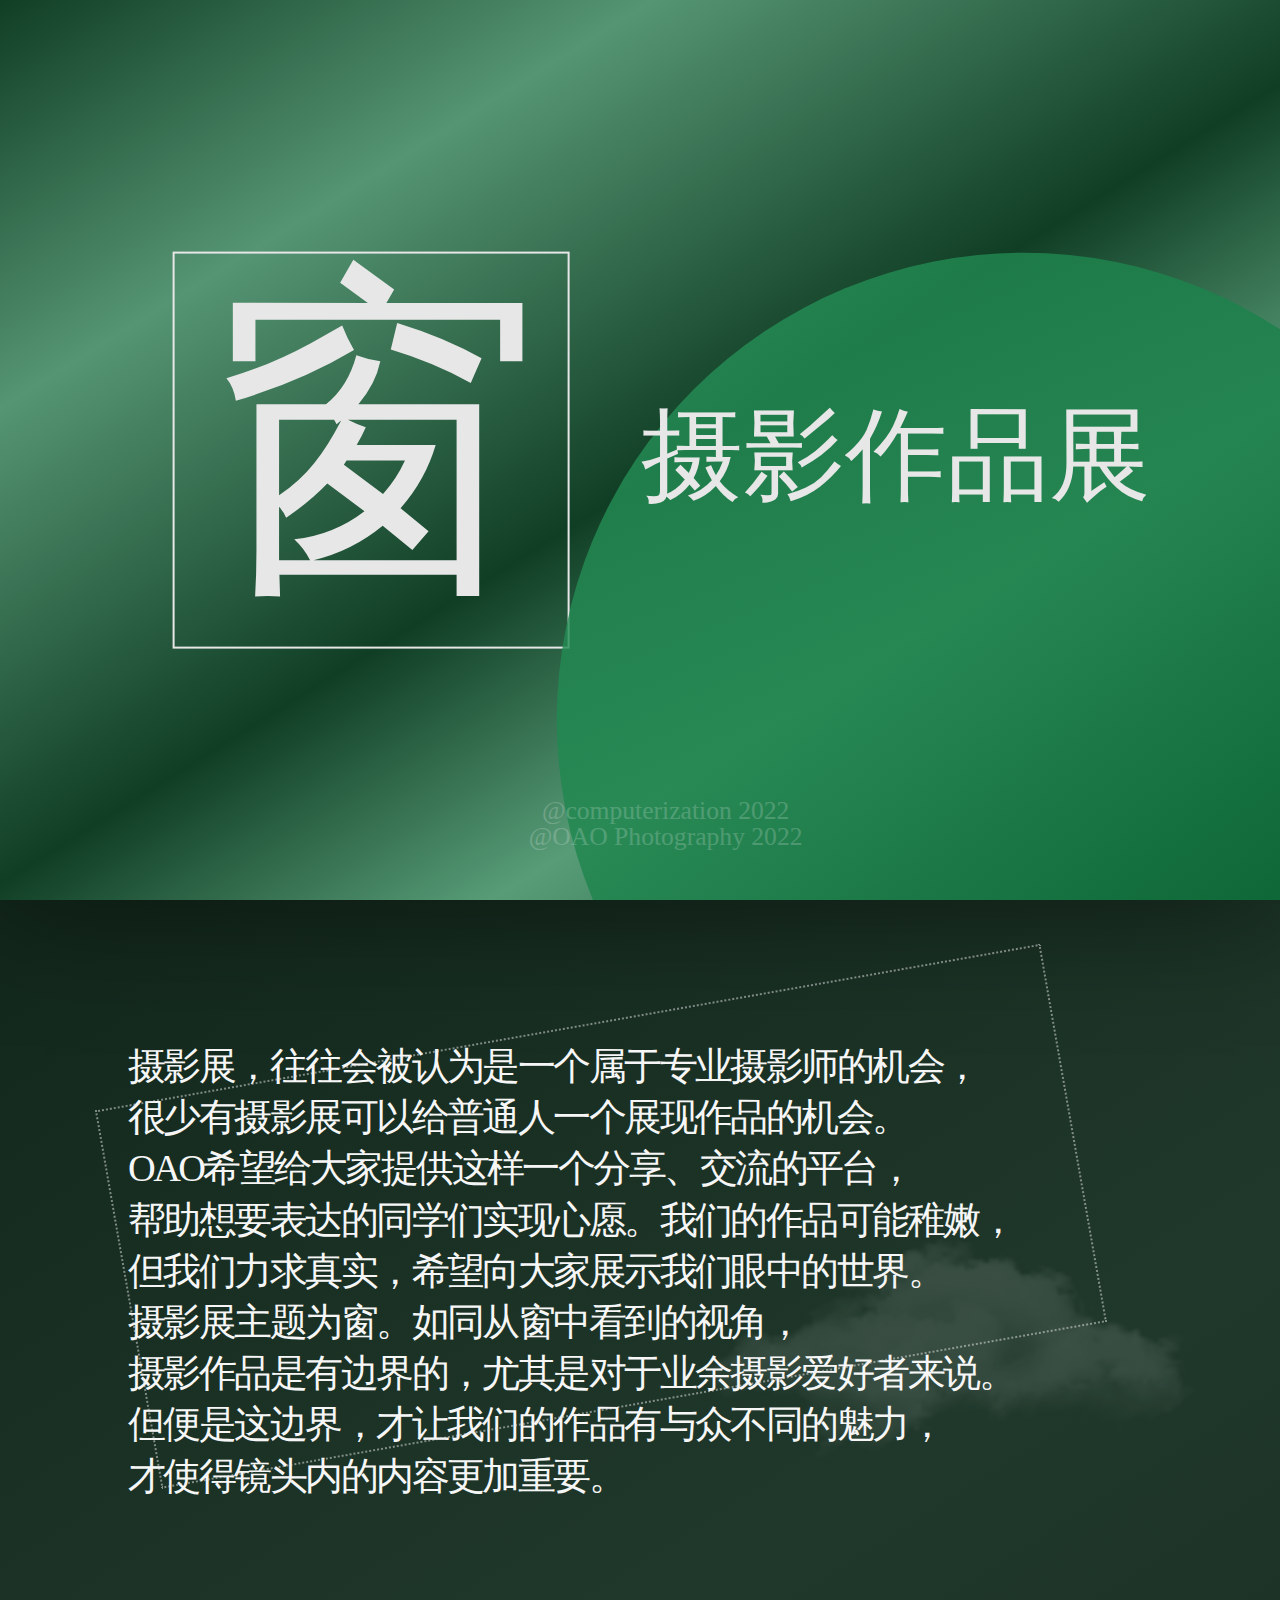
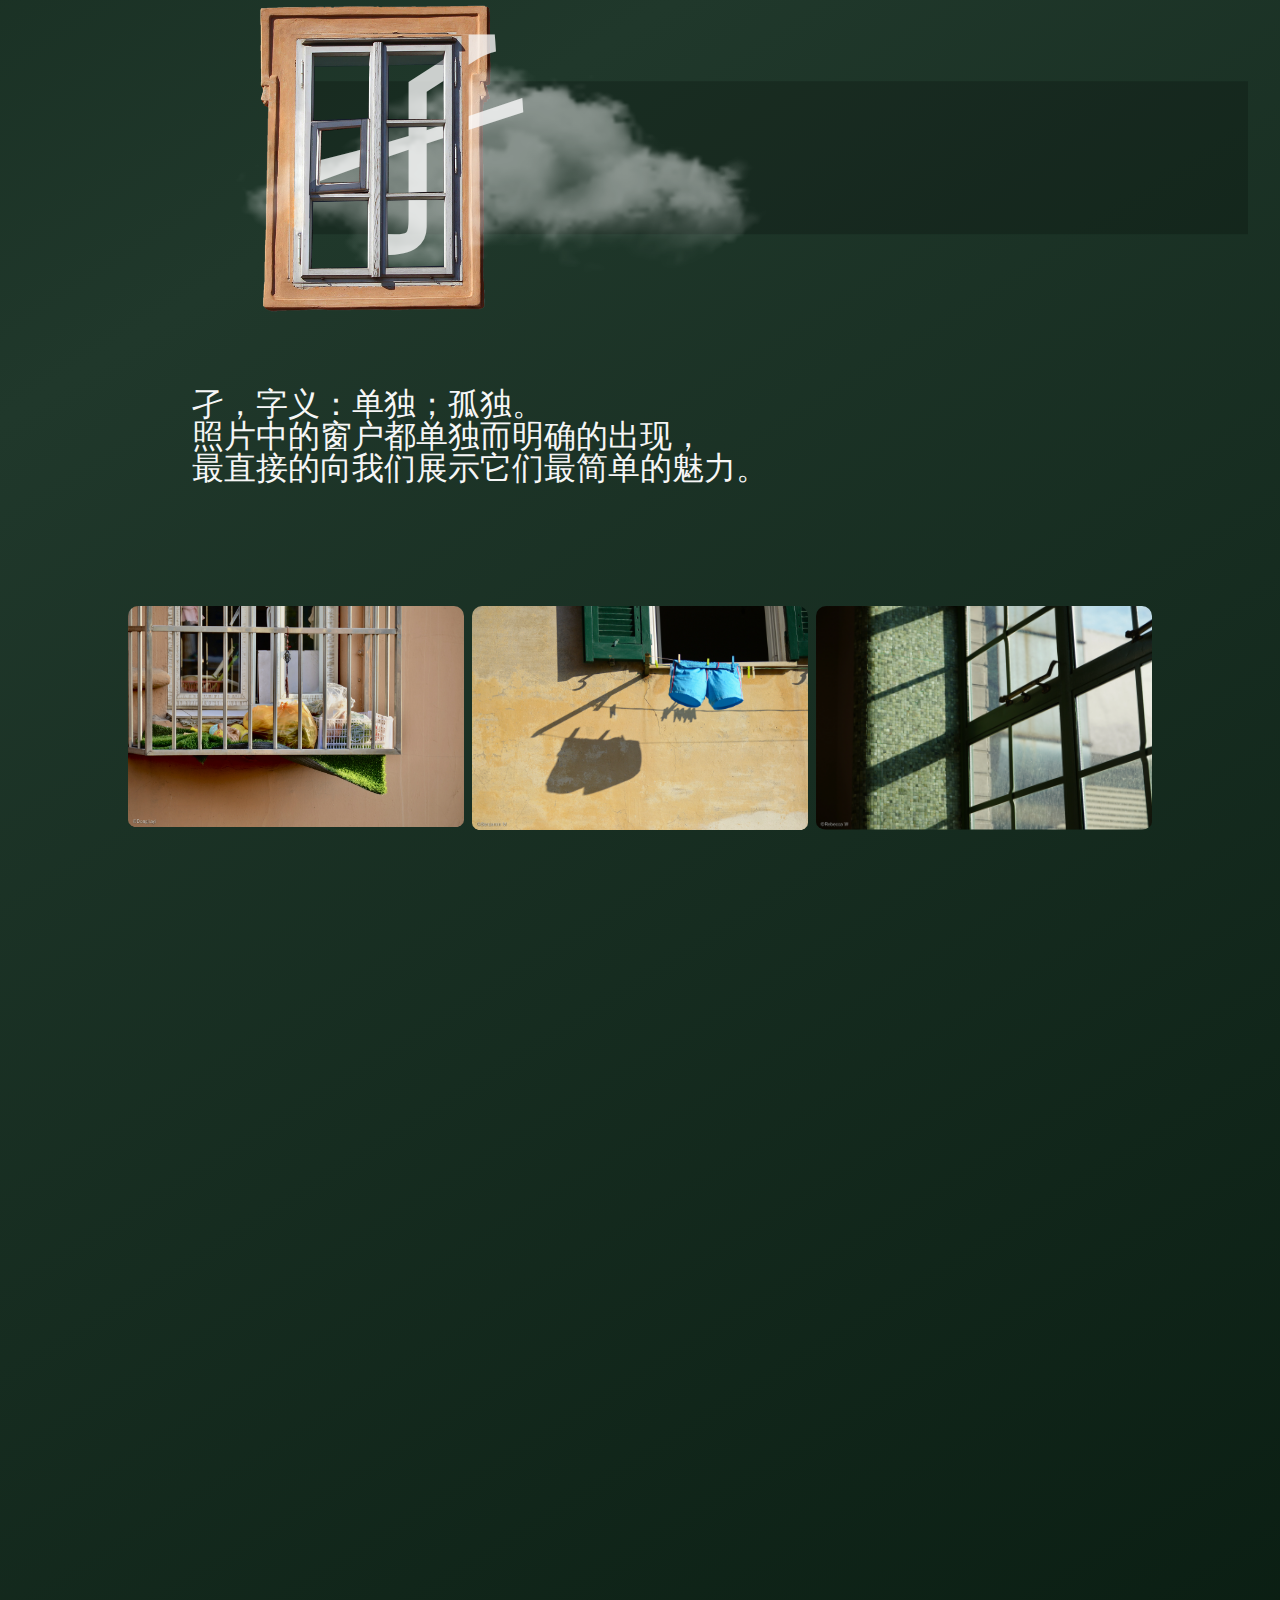
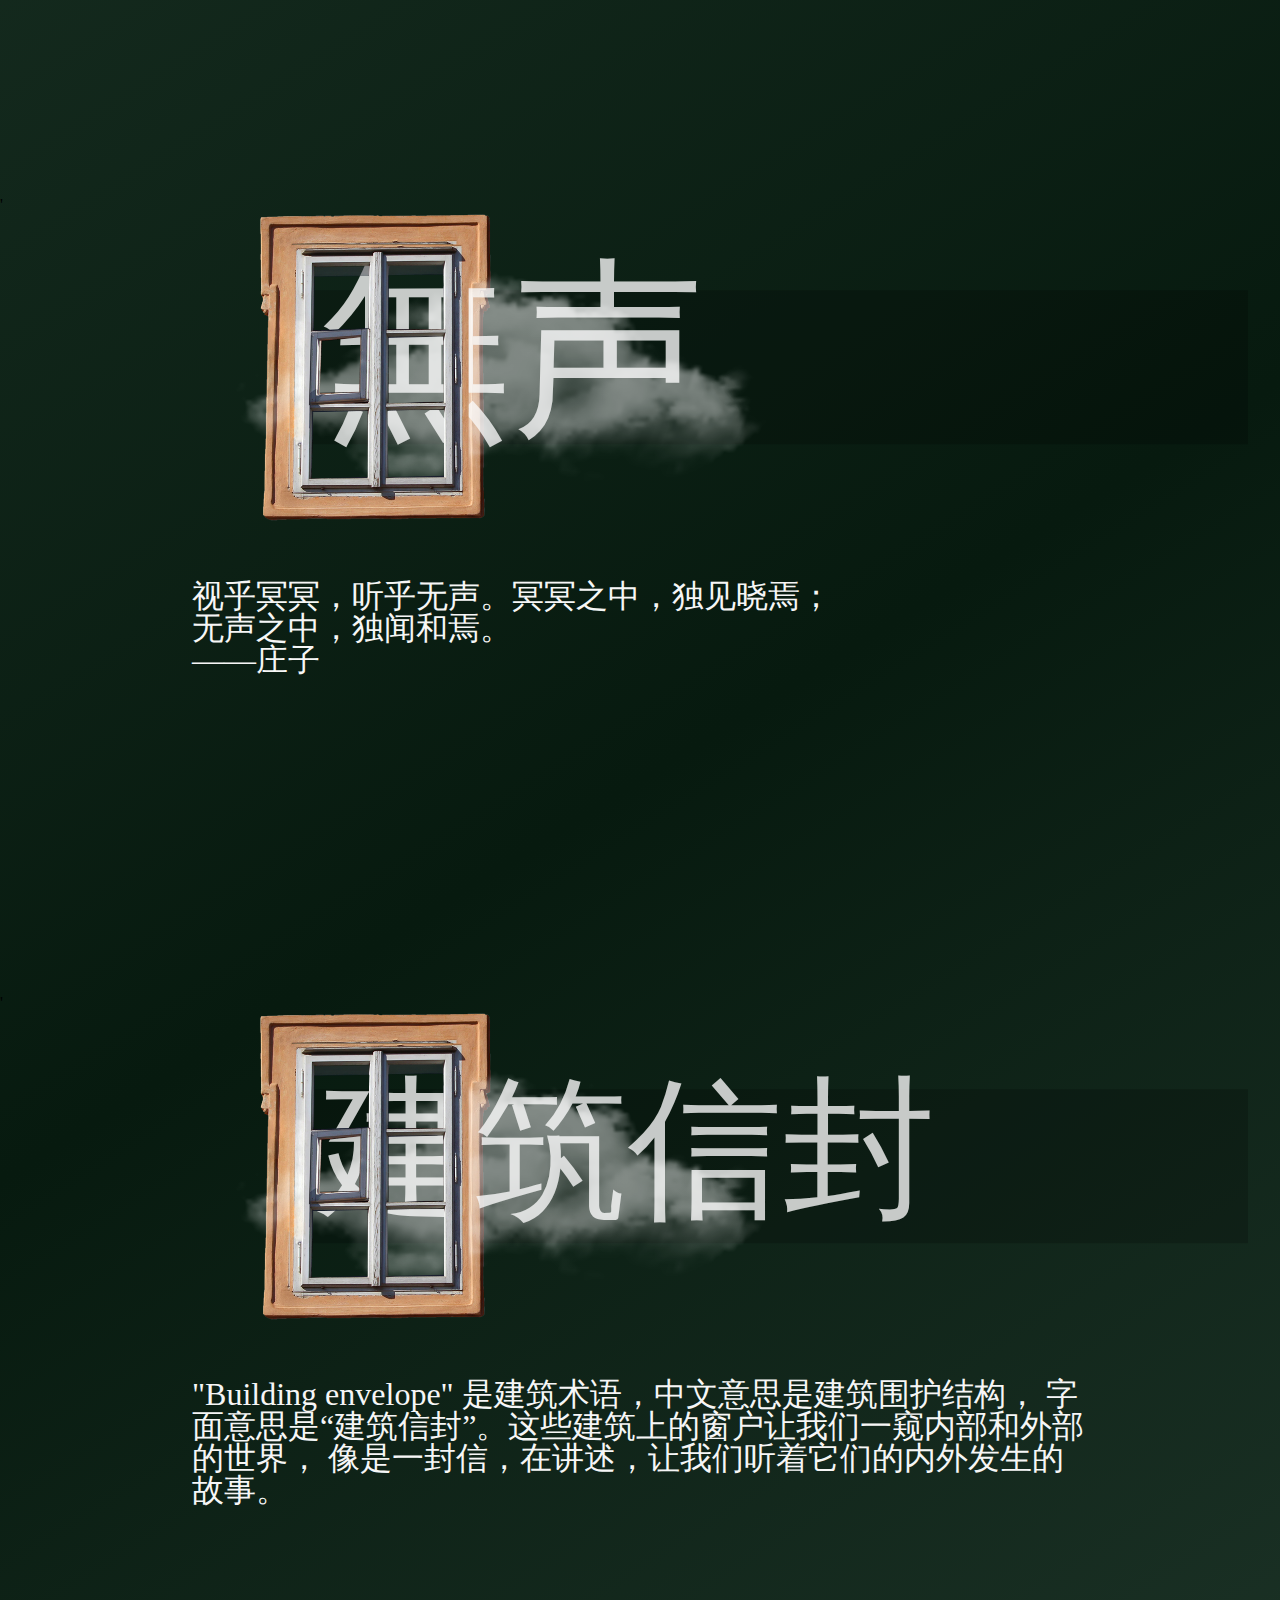
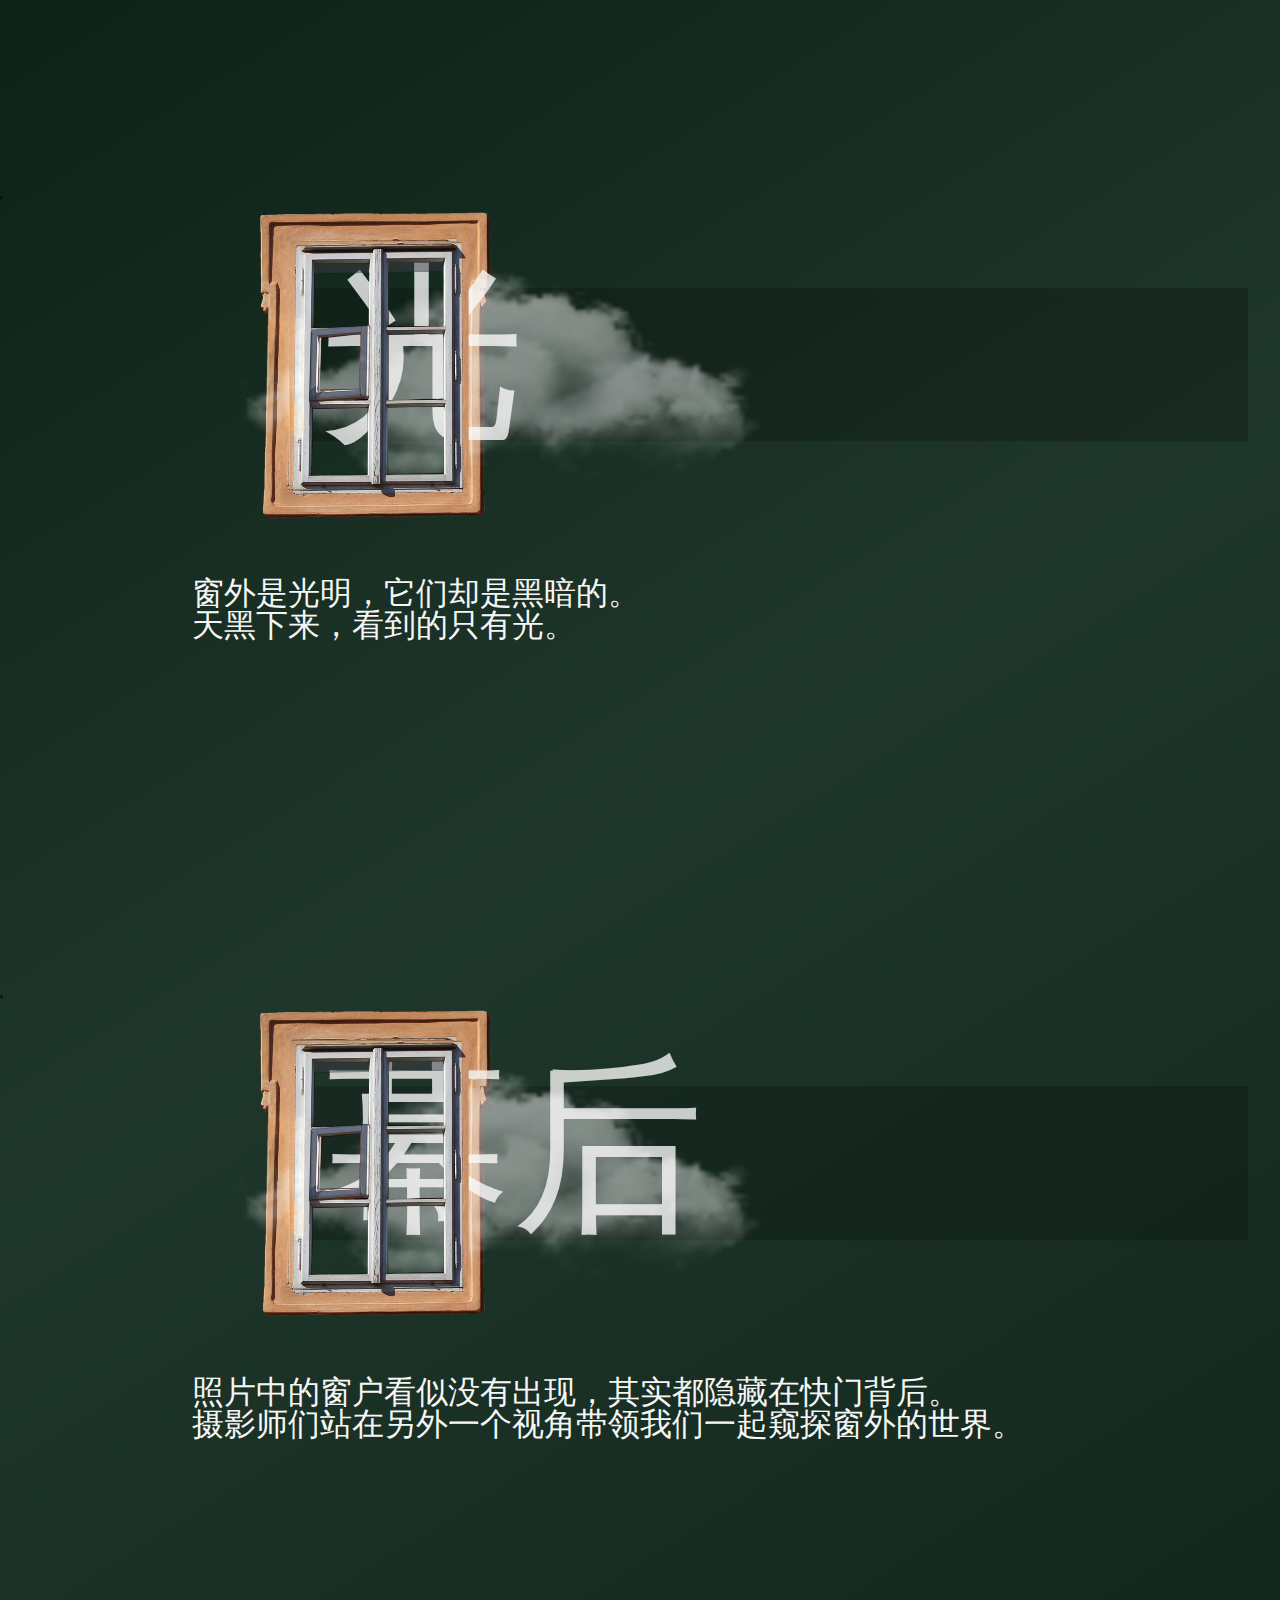
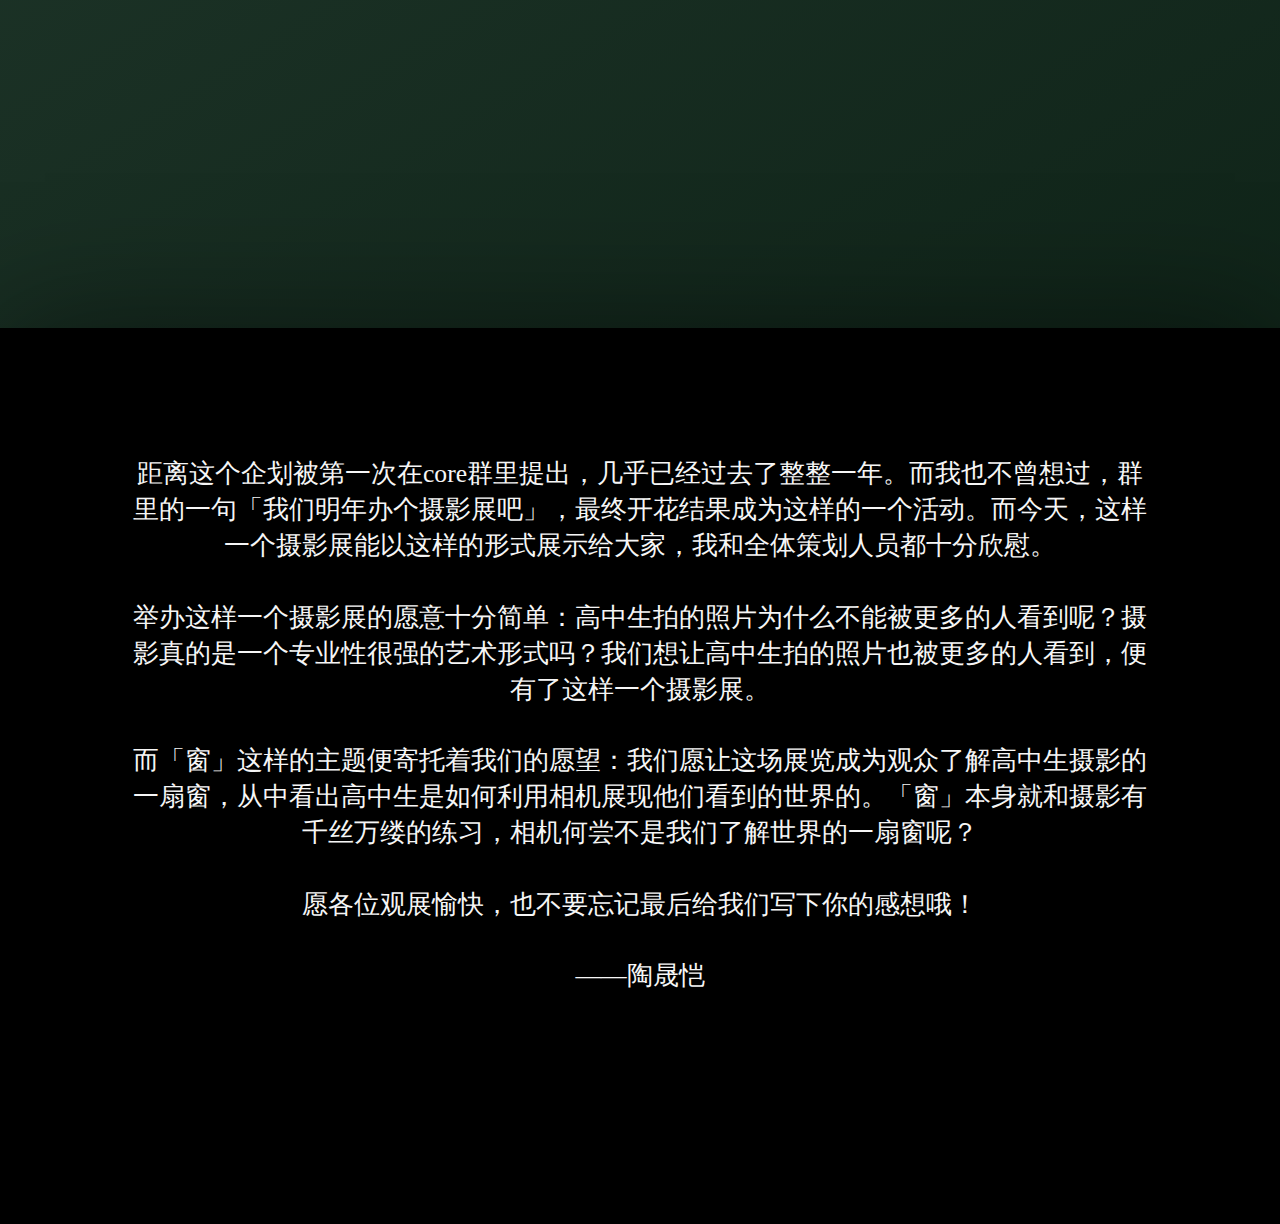
==== index.html @ d38a52d0 "updates" ====
<html>

<head>
    <title> 窗-线上摄影展 OAO·Computerization </title>
    <meta http-equiv="Content-Type" content="text/html; charset=utf-8">
    <link rel="stylesheet" href="css/index.css">
    <link rel="stylesheet" href="css/fonts.css">
</head>

<body>

    <div class="cover">
        <div class="sqr"></div>
        <div class="circ"></div>
        <div class="heading">
            窗
        </div>
        <div class="subheading">
            摄影作品展
        </div>
        <div class="bylines">
            <div class="byline byOAO">@OAO Photography 2022</div>
            <div class="byline byC">@computerization 2022</div>
        </div>
        <div class="stripes">
            <div class="stripe stripe1"></div>
            <div class="stripe stripe2"></div>
            <div class="stripe stripe3"></div>
        </div>
    </div>

    <div class="intro">
        <div class="introText">
            摄影展，往往会被认为是一个属于专业摄影师的机会，<br/>
            很少有摄影展可以给普通人一个展现作品的机会。<br/>
            OAO希望给大家提供这样一个分享、交流的平台，<br/>
            帮助想要表达的同学们实现心愿。我们的作品可能稚嫩，<br/>
            但我们力求真实，希望向大家展示我们眼中的世界。<br/>

            摄影展主题为窗。如同从窗中看到的视角，<br/>
            摄影作品是有边界的，尤其是对于业余摄影爱好者来说。<br/>
            但便是这边界，才让我们的作品有与众不同的魅力，<br/>
            才使得镜头内的内容更加重要。
        </div>
        <div class="introBg"></div>
        <img class="introCloud" src="src/img/cloud.webp" />
    </div>

    <div class="sect sect1">
        <div class="sectCover">
            <div class="sectBg"></div>
            <img class="sectCloud" src="src/img/cloud.webp" />
            <img class="windowFrame" src="src/img/windowFrame.png" />
            <img class="windowGlass" src="src/img/windowGlass.png" />
            <div class="sectHeading">
                孑
            </div>
        </div>
        <div class="sectIntro">
            <div class="sectIntroTxt">
            孑，字义：单独；孤独。<br/>
            照片中的窗户都单独而明确的出现，<br/>
            最直接的向我们展示它们最简单的魅力。
            </div>
        </div>
        <div class="sectGallery">
            <div class="gallCol">
                <img onclick="enlarge();setUrl('src/img/a/1.webp','a1')" id="a1" class="gallItem" src="src/img/a/1.webp"/>
                <img onclick="enlarge();setUrl('src/img/a/2.webp','a2')" id="a2" class="gallItem" src="src/img/a/2.webp"/>
                <img onclick="enlarge();setUrl('src/img/a/3.webp','a3')" id="a3" class="gallItem" src="src/img/a/3.webp"/>
                <img onclick="enlarge();setUrl('src/img/a/4.webp','a4')" id="a4" class="gallItem" src="src/img/a/4.webp"/>
                <img onclick="enlarge();setUrl('src/img/a/5.webp','a5')" id="a5" class="gallItem" src="src/img/a/5.webp"/>
            </div>
            <div class="gallCol">
                <img onclick="enlarge();setUrl('src/img/a/6.webp','a6')" id="a6" class="gallItem" src="src/img/a/6.webp"/>
                <img onclick="enlarge();setUrl('src/img/a/7.webp','a7')" id="a7" class="gallItem" src="src/img/a/7.webp"/>
                <img onclick="enlarge();setUrl('src/img/a/8.webp','a8')" id="a8" class="gallItem" src="src/img/a/8.webp"/>
                <img onclick="enlarge();setUrl('src/img/a/9.webp','a9')" id="a9" class="gallItem" src="src/img/a/9.webp"/>
                <img onclick="enlarge();setUrl('src/img/a/10.webp','a10')" id="a10" class="gallItem" src="src/img/a/10.webp"/>
            </div>
            <div class="gallCol">
                <img onclick="enlarge();setUrl('src/img/a/11.webp','a11')" id="a11" class="gallItem" src="src/img/a/11.webp"/>
                <img onclick="enlarge();setUrl('src/img/a/12.webp','a12')" id="a12" class="gallItem" src="src/img/a/12.webp"/>
                <img onclick="enlarge();setUrl('src/img/a/13.webp','a13')" id="a13" class="gallItem" src="src/img/a/13.webp"/>
                <img onclick="enlarge();setUrl('src/img/a/14.webp','a14')" id="a14" class="gallItem" src="src/img/a/14.webp"/>
            </div>
        </div>
    </div>

    <div class="sect sect2">
        <div class="sectCover">'
            <div class="sectBg"></div>
            <img class="sectCloud" src="src/img/cloud.webp" />
            <img class="windowFrame" src="src/img/windowFrame.png" />
            <img class="windowGlass" src="src/img/windowGlass.png" />
            <div class="sectHeading">
                無声
            </div>
        </div>
        <div class="sectIntro">
            <div class="sectIntroTxt">
                视乎冥冥，听乎无声。冥冥之中，独见晓焉；<br/>
                无声之中，独闻和焉。<br/>
                ——庄子
            </div>
        </div>
        <div class="sectGallery">
            <div class="gallCol">
                <img onclick="enlarge();setUrl('src/img/b/1.webp','b1')" id="b1" class="gallItem" src="src/img/b/1.webp"/>
                <img onclick="enlarge();setUrl('src/img/b/2.webp','b2')" id="b2" class="gallItem" src="src/img/b/2.webp"/>
                <img onclick="enlarge();setUrl('src/img/b/3.webp','b3')" id="b3" class="gallItem" src="src/img/b/3.webp"/>
            </div>
            <div class="gallCol">
                <img onclick="enlarge();setUrl('src/img/b/4.webp','b4')" id="b4" class="gallItem" src="src/img/b/4.webp"/>
                <img onclick="enlarge();setUrl('src/img/b/5.webp','b5')" id="b5" class="gallItem" src="src/img/b/5.webp"/>
                <img onclick="enlarge();setUrl('src/img/b/6.webp','b6')" id="b6" class="gallItem" src="src/img/b/6.webp"/>
            </div>
            <div class="gallCol">
                <img onclick="enlarge();setUrl('src/img/b/7.webp','b7')" id="b7" class="gallItem" src="src/img/b/7.webp"/>
                <img onclick="enlarge();setUrl('src/img/b/8.webp','b8')" id="b8" class="gallItem" src="src/img/b/8.webp"/>
                <img onclick="enlarge();setUrl('src/img/b/9.webp','b9')" id="b9" class="gallItem" src="src/img/b/9.webp"/>
            </div>
        </div>
    </div>

    <div class="sect sect3">
        <div class="sectCover">'
            <div class="sectBg"></div>
            <img class="sectCloud" src="src/img/cloud.webp" />
            <img class="windowFrame" src="src/img/windowFrame.png" />
            <img class="windowGlass" src="src/img/windowGlass.png" />
            <div class="sectHeading">
                建筑信封
            </div>
        </div>
        <div class="sectIntro">
            <div class="sectIntroTxt">
                "Building envelope" 是建筑术语，中文意思是建筑围护结构，
                字面意思是“建筑信封”。这些建筑上的窗户让我们一窥内部和外部的世界，
                像是一封信，在讲述，让我们听着它们的内外发生的故事。
            </div>
        </div>
        <div class="sectGallery">
            <div class="gallCol">
                <img onclick="enlarge();setUrl('src/img/c/1.webp','c1')" id="c1" class="gallItem" src="src/img/c/1.webp"/>
                <img onclick="enlarge();setUrl('src/img/c/2.webp','c2')" id="c2" class="gallItem" src="src/img/c/2.webp"/>
                <img onclick="enlarge();setUrl('src/img/c/3.webp','c3')" id="c3" class="gallItem" src="src/img/c/3.webp"/>
            </div>
            <div class="gallCol">
                <img onclick="enlarge();setUrl('src/img/c/4.webp','c4')" id="c4" class="gallItem" src="src/img/c/4.webp"/>
                <img onclick="enlarge();setUrl('src/img/c/5.webp','c5')" id="c5" class="gallItem" src="src/img/c/5.webp"/>
                <img onclick="enlarge();setUrl('src/img/c/6.webp','c6')" id="c6" class="gallItem" src="src/img/c/6.webp"/>
            </div>
            <div class="gallCol">
                <img onclick="enlarge();setUrl('src/img/c/7.webp','c7')" id="c7" class="gallItem" src="src/img/c/7.webp"/>
                <img onclick="enlarge();setUrl('src/img/c/8.webp','c8')" id="c8" class="gallItem" src="src/img/c/8.webp"/>
                <img onclick="enlarge();setUrl('src/img/c/9.webp','c9')" id="c9" class="gallItem" src="src/img/c/9.webp"/>
            </div>
        </div>
    </div>

    <div class="sect sect4">
        <div class="sectCover">'
            <div class="sectBg"></div>
            <img class="sectCloud" src="src/img/cloud.webp" />
            <img class="windowFrame" src="src/img/windowFrame.png" />
            <img class="windowGlass" src="src/img/windowGlass.png" />
            <div class="sectHeading">
                光
            </div>
        </div>
        <div class="sectIntro">
            <div class="sectIntroTxt">
                窗外是光明，它们却是黑暗的。<br/>
                天黑下来，看到的只有光。
            </div>
        </div>
        <div class="sectGallery">
            <div class="gallCol">
                <img onclick="enlarge();setUrl('src/img/d/1.webp','d1')" id="d1" class="gallItem" src="src/img/d/1.webp"/>
                <img onclick="enlarge();setUrl('src/img/d/2.webp','d2')" id="d2" class="gallItem" src="src/img/d/2.webp"/>
                <img onclick="enlarge();setUrl('src/img/d/3.webp','d3')" id="d3" class="gallItem" src="src/img/d/3.webp"/>
            </div>
            <div class="gallCol">
                <img onclick="enlarge();setUrl('src/img/d/4.webp','d4')" id="d4" class="gallItem" src="src/img/d/4.webp"/>
                <img onclick="enlarge();setUrl('src/img/d/5.webp','d5')" id="d5" class="gallItem" src="src/img/d/5.webp"/>
                <img onclick="enlarge();setUrl('src/img/d/6.webp','d6')" id="d6" class="gallItem" src="src/img/d/6.webp"/>
            </div>
            <div class="gallCol">
                <img onclick="enlarge();setUrl('src/img/d/7.webp','d7')" id="d7" class="gallItem" src="src/img/d/7.webp"/>
                <img onclick="enlarge();setUrl('src/img/d/8.webp','d8')" id="d8" class="gallItem" src="src/img/d/8.webp"/>
            </div>
        </div>
    </div>
    
    <div class="sect sect5">
        <div class="sectCover">'
            <div class="sectBg"></div>
            <img class="sectCloud" src="src/img/cloud.webp" />
            <img class="windowFrame" src="src/img/windowFrame.png" />
            <img class="windowGlass" src="src/img/windowGlass.png" />
            <div class="sectHeading">
                幕后
            </div>
        </div>
        <div class="sectIntro">
            <div class="sectIntroTxt">
                照片中的窗户看似没有出现，其实都隐藏在快门背后。<br/>
                摄影师们站在另外一个视角带领我们一起窥探窗外的世界。
            </div>
        </div>
        <div class="sectGallery">
            <div class="gallCol">
                <img onclick="enlarge();setUrl('src/img/e/1.webp','e1')" id="e1" class="gallItem" src="src/img/e/1.webp"/>
                <img onclick="enlarge();setUrl('src/img/e/2.webp','e2')" id="e2" class="gallItem" src="src/img/e/2.webp"/>
                <img onclick="enlarge();setUrl('src/img/e/3.webp','e3')" id="e3" class="gallItem" src="src/img/e/3.webp"/>
                <img onclick="enlarge();setUrl('src/img/e/4.webp','e4')" id="e4" class="gallItem" src="src/img/e/4.webp"/>
            </div>
            <div class="gallCol">
                <img onclick="enlarge();setUrl('src/img/e/5.webp','e5')" id="e5" class="gallItem" src="src/img/e/5.webp"/>
                <img onclick="enlarge();setUrl('src/img/e/6.webp','e6')" id="e6" class="gallItem" src="src/img/e/6.webp"/>
                <img onclick="enlarge();setUrl('src/img/e/8.webp','e8')" id="e8" class="gallItem" src="src/img/e/8.webp"/>
            </div>
            <div class="gallCol">
                <img onclick="enlarge();setUrl('src/img/e/9.webp','e9')" id="e9" class="gallItem" src="src/img/e/9.webp"/>
                <img onclick="enlarge();setUrl('src/img/e/10.webp','e10')" id="e10" class="gallItem" src="src/img/e/10.webp"/>
                <img onclick="enlarge();setUrl('src/img/e/11.webp','e11')" id="e11" class="gallItem" src="src/img/e/11.webp"/>
                <img onclick="enlarge();setUrl('src/img/e/7.webp','e7')" id="e7" class="gallItem" src="src/img/e/7.webp"/>
            </div>
        </div>
    </div>

    <div class="footnote">
            距离这个企划被第一次在core群里提出，几乎已经过去了整整一年。而我也不曾想过，群里的一句「我们明年办个摄影展吧」，最终开花结果成为这样的一个活动。而今天，这样一个摄影展能以这样的形式展示给大家，我和全体策划人员都十分欣慰。<br/><br/>
            举办这样一个摄影展的愿意十分简单：高中生拍的照片为什么不能被更多的人看到呢？摄影真的是一个专业性很强的艺术形式吗？我们想让高中生拍的照片也被更多的人看到，便有了这样一个摄影展。<br/><br/>
            而「窗」这样的主题便寄托着我们的愿望：我们愿让这场展览成为观众了解高中生摄影的一扇窗，从中看出高中生是如何利用相机展现他们看到的世界的。「窗」本身就和摄影有千丝万缕的练习，相机何尝不是我们了解世界的一扇窗呢？<br/><br/>
            愿各位观展愉快，也不要忘记最后给我们写下你的感想哦！<br/><br/>
            ——陶晟恺
    </div>
</body>

<script src="js/index.js" type="text/javascript"></script>
<script src="js/ports.js" type="text/javascript"></script>

</html>
---- css/index.css ----
* {
    margin: 0;
    padding: 0;
    box-sizing: border-box;
}

@keyframes sqrIn{
    0%      {transform: rotate(-50deg) translate(-50%, -50%); opacity: 0%;}
    100%    {transform: rotate(0deg) translate(-50%, -50%); opacity: 100%;}
}
@keyframes titleIn{
    0%      {transform: translate(-50%, -30%); opacity: 0%;}
    100%    {transform: translate(-50%, -50%); opacity: 100%;}
}

body {
    content-visibility: visible;
    background-image: linear-gradient(148deg, 
    #071a0f 0%, 
    #20382b 24%, 
    #071a0f 52%, 
    #1f362a 71%, 
    #071a0f 100%);
}



/* cover */

.cover {
    width: 100vw;
    height: 100vh;
    background-image: linear-gradient(148deg, 
        #103e25 0%, 
        #559573 24%, 
        #103e25 52%, 
        #579c77 71%, 
        #103e25 100%);
    box-shadow: 0vw 0vw 10vw 0vw 
        rgba(0, 0, 0, 0.48);
    overflow: hidden;
    position: relative;
}

.cover .heading {
    width: 29vw;
    height: 29vw;
    font-family: STZhongsong;
    font-size: 27vw;
    font-weight: normal;
    font-stretch: normal;
    line-height: 27vw;
    letter-spacing: 2vw;
    color: #e7e7e7;
    position: absolute;
    transform: translate(-50%, -50%);
    top: 50%;
    left: 30%;
    text-align: center;
    transition: all 1s ease;
    z-index: 3;
    animation: titleIn 0.5s ease;
}
.cover .heading:hover {
    transform: translate(-50%, -52%);
}

.cover .sqr {
	width: 31vw;
	height: 31vw;
	border: solid 2px #e7e7e7;
    position: absolute;
    transform: translate(-50%, -50%);
    top: 50%;
    left: 29%;
    animation: sqrIn 0.5s ease-out;
}


.cover .subheading {
    width: 40vw;
    height: 7vw;
    font-family: STZhongsong;
    font-size: 8vw;
    font-weight: normal;
    font-stretch: normal;
    line-height: 8vw;
    letter-spacing: 0px;
    color: #e7e7e7;
    position: absolute;
    transform: translate(-50%, -50%);
    top: 50%;
    left: 70%;
    text-align: center;
    transition: all 1s ease;
    z-index: 3;
    animation: titleIn 0.5s ease;
}
.cover .subheading:hover {
    transform: translate(-50%, -52%);
}

.cover .byline {
	width: 32vw;
	height: 3vw;
	font-family: STFangsong;
	font-size: 2vw;
	font-weight: normal;
	font-stretch: normal;
	line-height: 2vw;
	letter-spacing: 0vw;
	color: #f6f6f6;
	opacity: 0.2;
    position: absolute;
    text-align: center;
    transform: translate(-100%, -100%);
}

.cover .byOAO {
    bottom: 0vw;
    right: 0px;
}

.cover .byC {
    bottom: 2vw;
    right: 0px;
}

.cover .circ {
	width: 73vw;
	height: 73vw;
    border-radius: 50%;
	background-image: linear-gradient(135deg, 
		#2a965c 0%, 
		#036430 100%);
    position: absolute;
    transform: translate(-50%, -50%);
    top: 80%;
    left: 80%;
    overflow: hidden;
    opacity: 80%;
}



/* intro */

.intro {
    width: 100vw;
    height: 50vw;
    position: block;
}

.intro .introBg {
	width: 75vw;
	height: 30vw;
	border: dotted 2px #e7e7e7;
	opacity: 0.5;
    transform: rotate(-10deg) translate(-50%, -50%);
    position: relative;
    top: -20% ;
    left: 49%;
}

.intro .introText {
	width: 80vw;
	height: 28vw;
	font-family: FangSong;
	font-size: 3vw;
	font-weight: normal;
	font-stretch: normal;
	line-height: 4vw;
	letter-spacing: -0.2vw;
	color: #f6f6f6;
    position: relative;
    transform: translate(-50%, -50%);
    top: 50%;
    left: 50%;
}

.intro .introCloud {
    width: 45vw;
	height: 23vw;
	opacity: 0.12;
    position: relative;
    transform: translate(-50%, -50%);
    top: -47%;
    left: 75%;
}

/* Sections */

.sectCover {
    width: 100vw;
    height: 30vw;
    margin-top: 5vw;
}

.sectCover .sectHeading {
	width: 70vw;
	height: 17vw;
	font-family: STZhongsong;
	font-size: 19vw;
	font-weight: normal;
	font-stretch: normal;
	line-height: 2vw;
	letter-spacing: 1vw;
	color: #f6f6f6;
	opacity: 0.8;
    position: relative;
    transform: translate(0, -50%);
    top: -60%;
    left: 23%;
}

.sectCover .sectBg {
    width: 75vw;
	height: 12vw;
	background-color: #000000;
	opacity: 0.2;
    position: relative;
    transform: translate(-50%, -50%);
    top: 40%;
    left: 60%;
}

.sectCover .sectCloud {
	width: 47vw;
	height: 23vw;
	opacity: 0.5;
    position: relative;
    transform: translate(-50%, -50%);
    top: 0%;
    left: 40%;
    transition: all 1s ease;
    z-index: 2;
}
.sectCover .sectCloud:hover {
    transform: translate(-45%, -55%);
}

.sectCover .windowFrame {
	width: 18vw;
	height: 24vw;
    position: relative;
    transform: translate(-50%, -50%);
    top: 0%;
    left: -18%;
}
.sectCover .windowGlass {
	width: 14vw;
	height: 20vw;
    position: relative;
    transform: translate(50%, -53%);
    top: -10%;
    left: -50%;
    transition: all 1s ease;
    z-index: 100;
}
.sectCover .windowGlass:hover {
    transform: translate(-50%, -53%);
}

.sectIntro {
	width: 100vw;
	height: 15vw;
}

.sectIntro .sectIntroTxt {
	width: 70vw;
	height: 15vw;
	font-family: FangSong;
	font-size: 2.5vw;
	font-weight: normal;
	font-stretch: normal;
    text-align: left;
	line-height: 2.5vw;
	letter-spacing: 0vw;
	color: #f6f6f6;
    position: relative;
    left: 15%;
}

.sectGallery {
    display: flex;
    flex-direction: row;
    justify-content: space-between;
    align-items: top;
    margin: 0px 10vw;
    margin-top: 2vw;
    padding-bottom: 8vw;
    width: 80vw;
}

.gallCol {
    display: flex;
    flex-direction: column;
    width: 32.8%;
}

.gallItem {
    content-visibility: auto;
    width: 100%;
    padding-bottom: 0.2vw;
    margin-bottom: 0.6vw;
    border-radius: 10px;
    opacity: 100%;
    transition: 0.5s ease;
    z-index: 1;
}
.gallItem:hover {
    opacity: 90%;
    background-color: rgba(4, 17, 8, 0.582);
    transform: scale(1.15);
    z-index: 2;
    cursor:pointer;
}

/* specials */

@media (max-width: 769px) {
    .sectGallery {
        flex-direction: column;
    }
    .gallCol {
        width: 99%;
    }
}

.sect2 .sectCover .sectHeading {
    font-size: 15vw;
    left: 25%;
    letter-spacing: 0vw;
}

.sect3 .sectCover .sectHeading {
    font-size: 12vw;
    left: 25%;
    letter-spacing: 0vw;
}

.sect4 .sectCover .sectHeading {
    font-size: 16vw;
    left: 25%;
}

.sect5 .sectCover .sectHeading {
    font-size: 15vw;
    left: 25%;
    letter-spacing: 0vw;
}

/*hovers*/




/*footnote*/

.footnote {
    width: 100vw;
    height: 70vw;
    background-color: #000000;
    text-align: center;
	font-family: FangSong;
	font-size: 2vw;
	font-weight: normal;
	font-stretch: normal;
	line-height: 2.8vw;
	letter-spacing: 0vw;
	color: #f6f6f6;
    position: relative;
    padding: 10vw;
    margin-top: 15vw;
    box-shadow: 0vw 0vw 10vw 0vw 
        rgba(0, 0, 0, 0.48);
}

@media (max-width: 769px) {
    .footnote {
        font-size: 3vw;
        line-height: 3vw;
        height: 100vw;
    }
}
---- css/fonts.css ----
::-webkit-scrollbar {
    display: none;
}

@font-face {
    font-family: STZhongsong;
    src: url('src/fonts/STZHONGS.TTF');
}
@font-face {
    font-family: FangSong;
    src: url('src/fonts/simfang.ttf');
}
@font-face {
    font-family: STFangsong;
    src: url('src/fonts/STFANGSO.TTF');
}
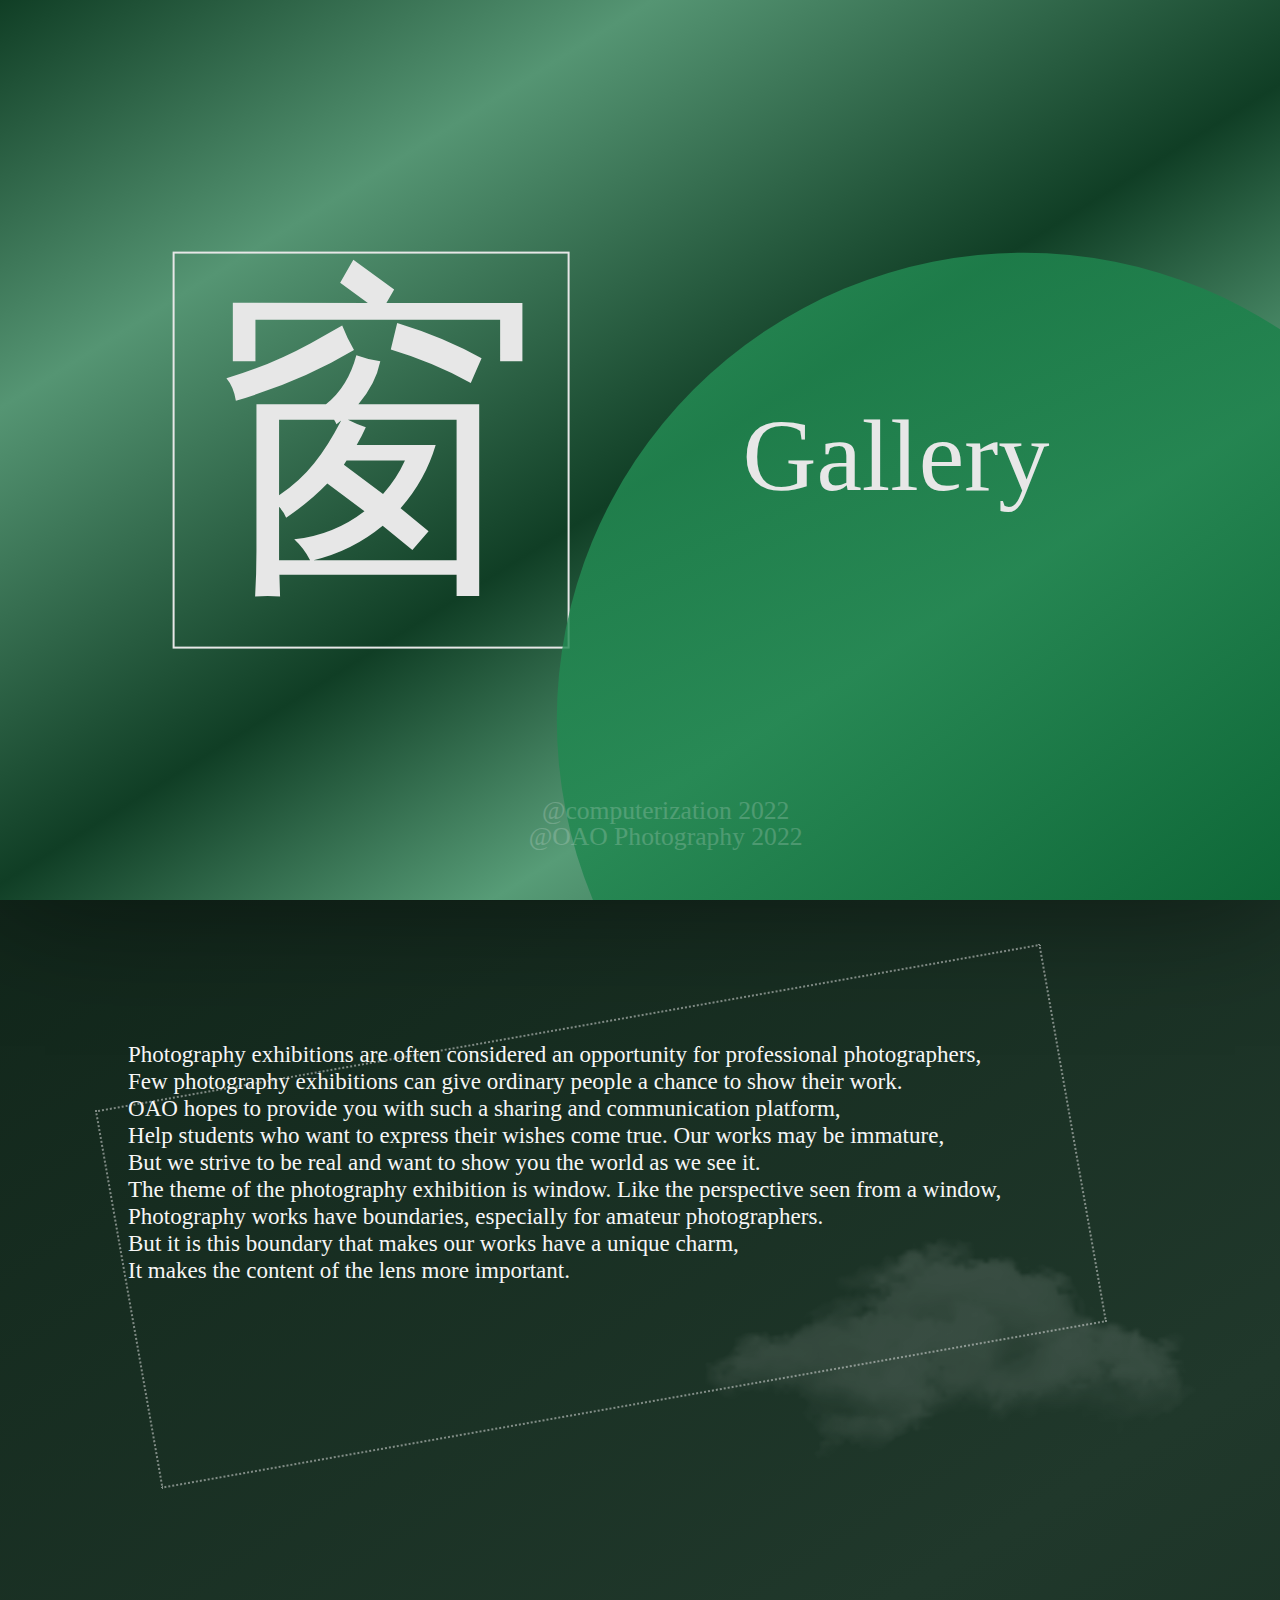
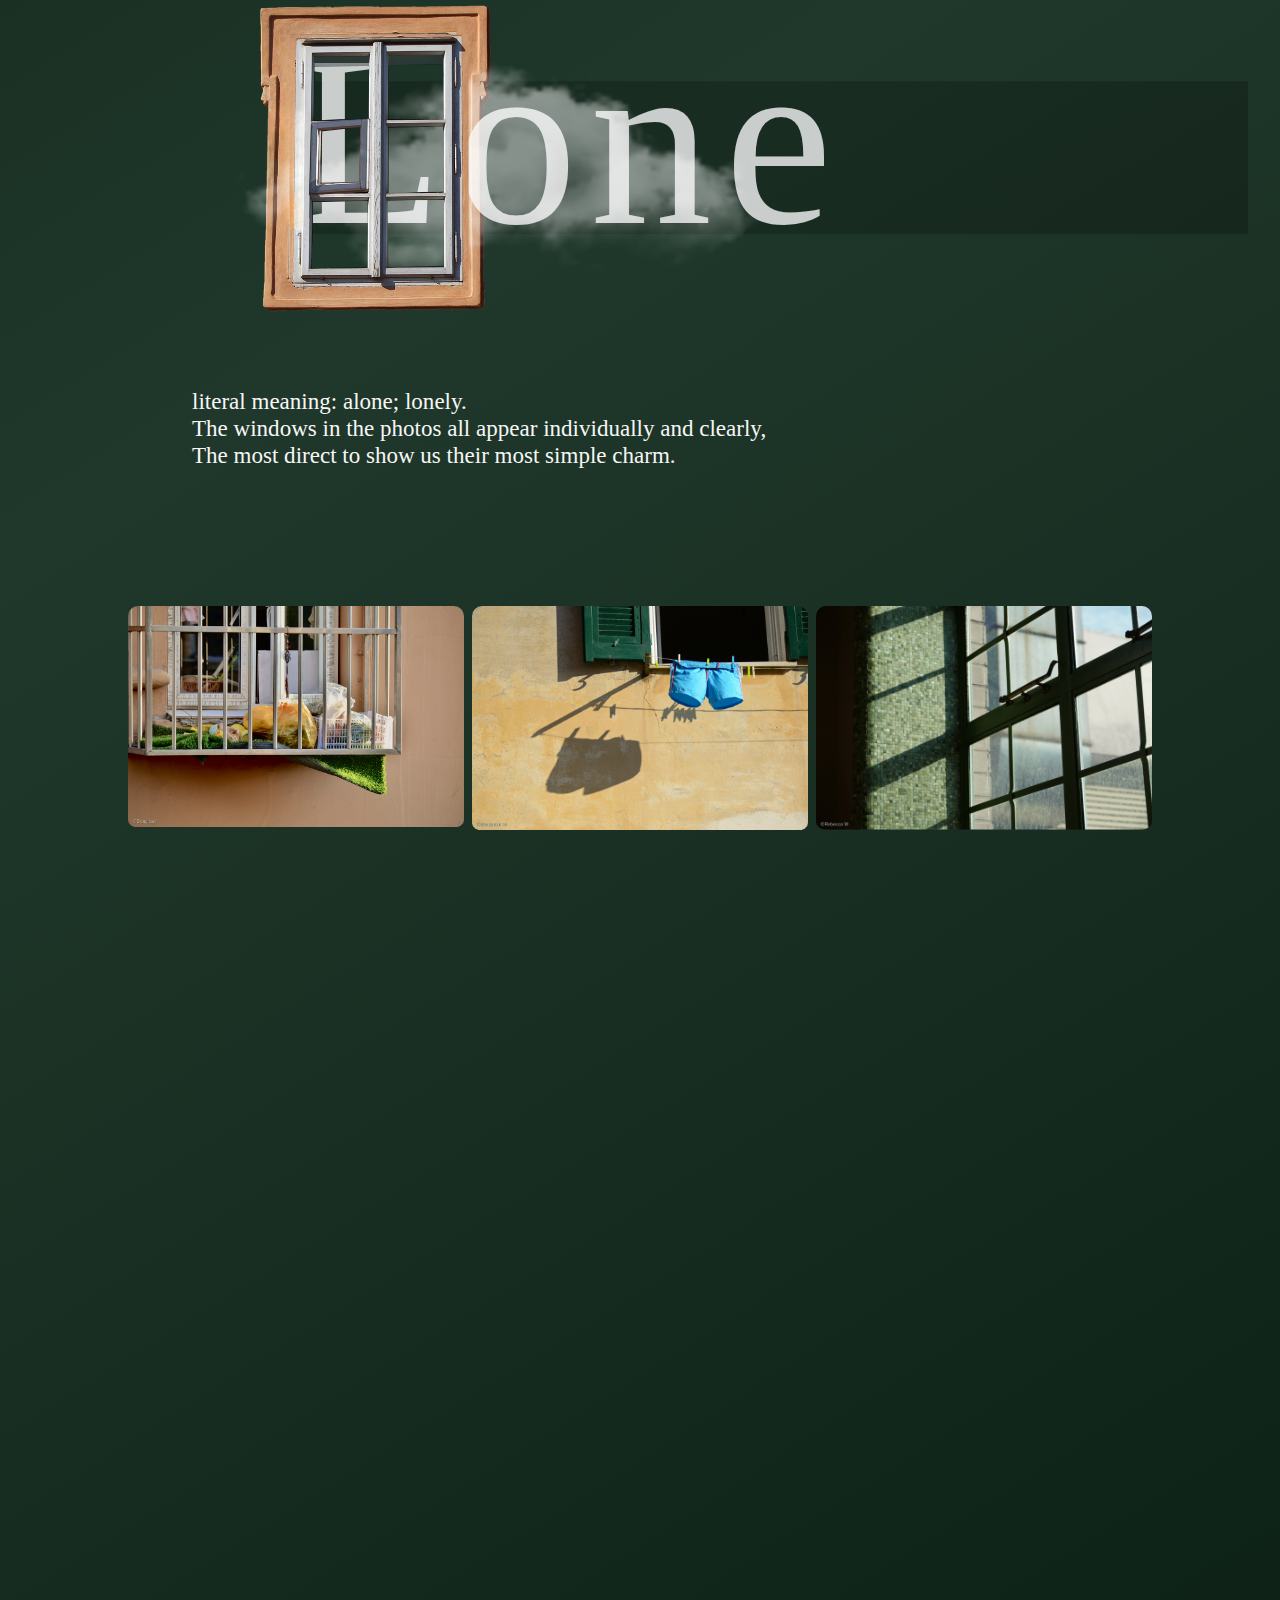
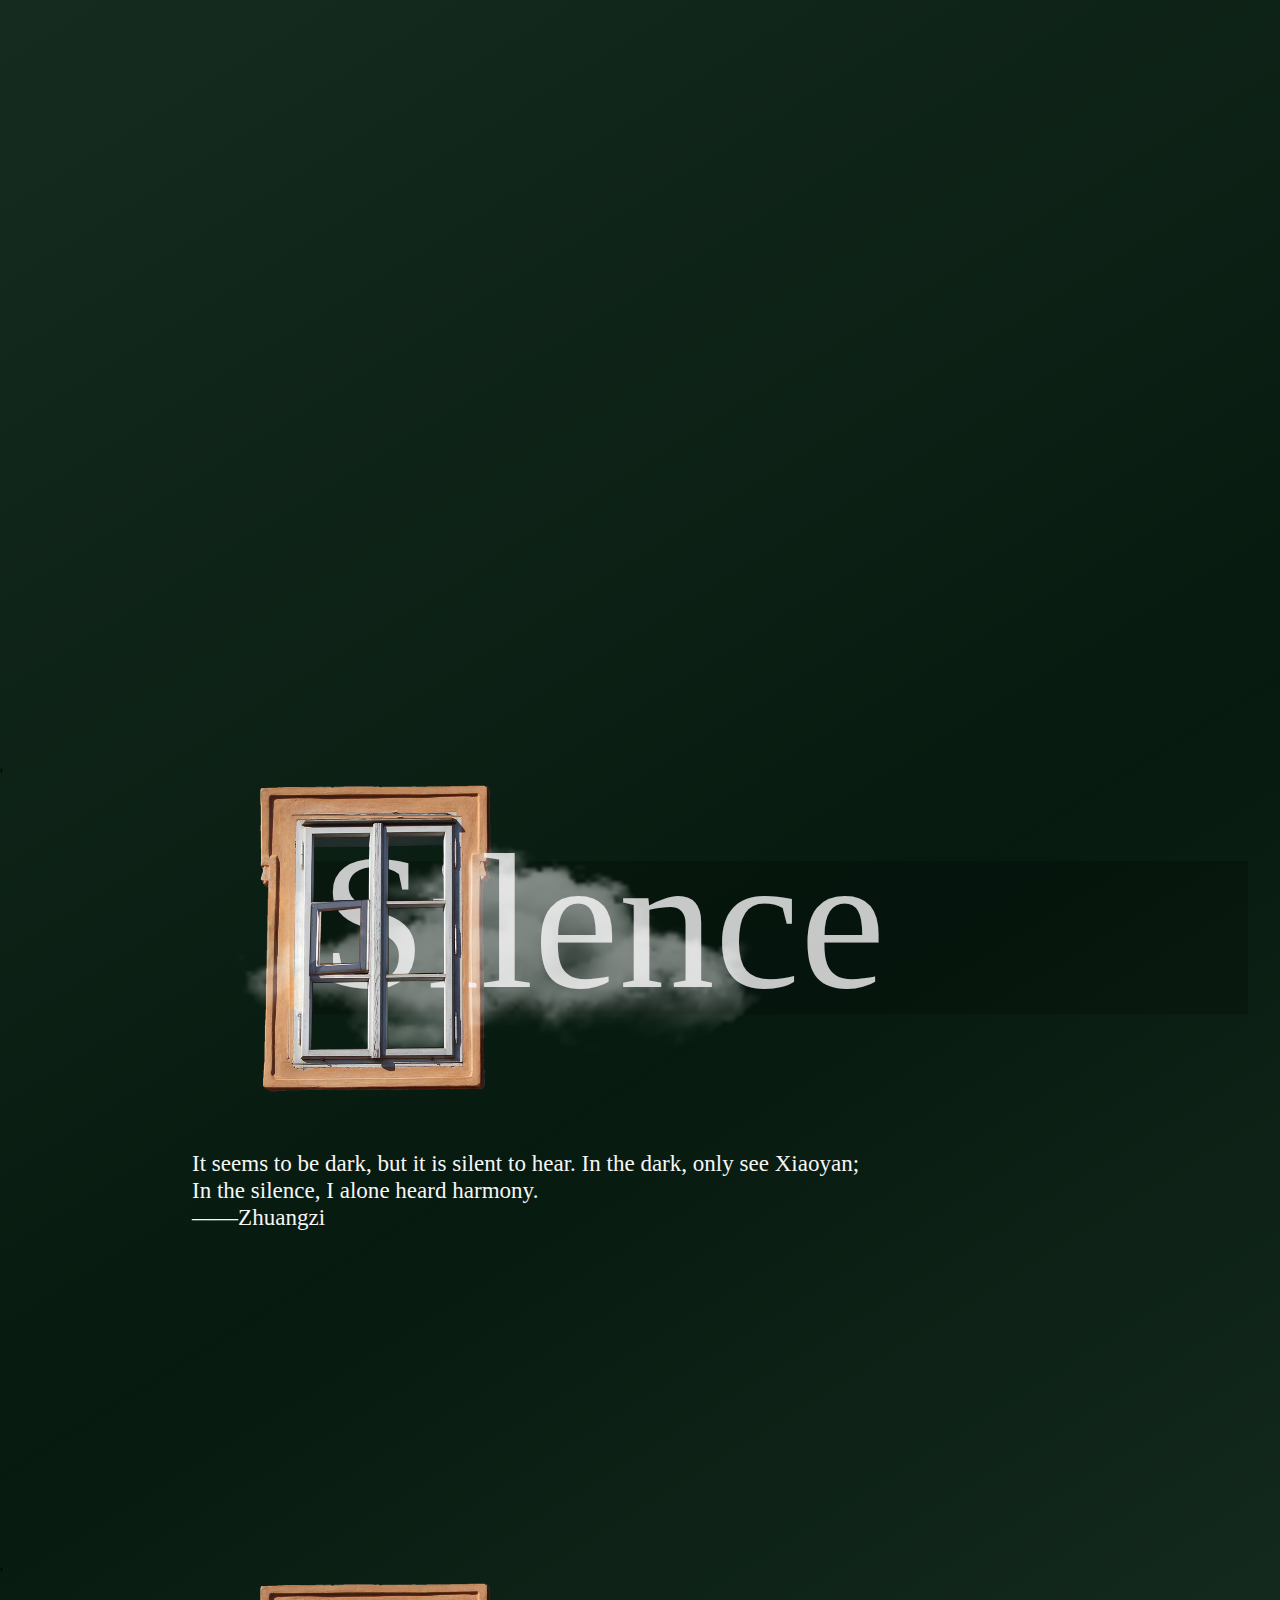
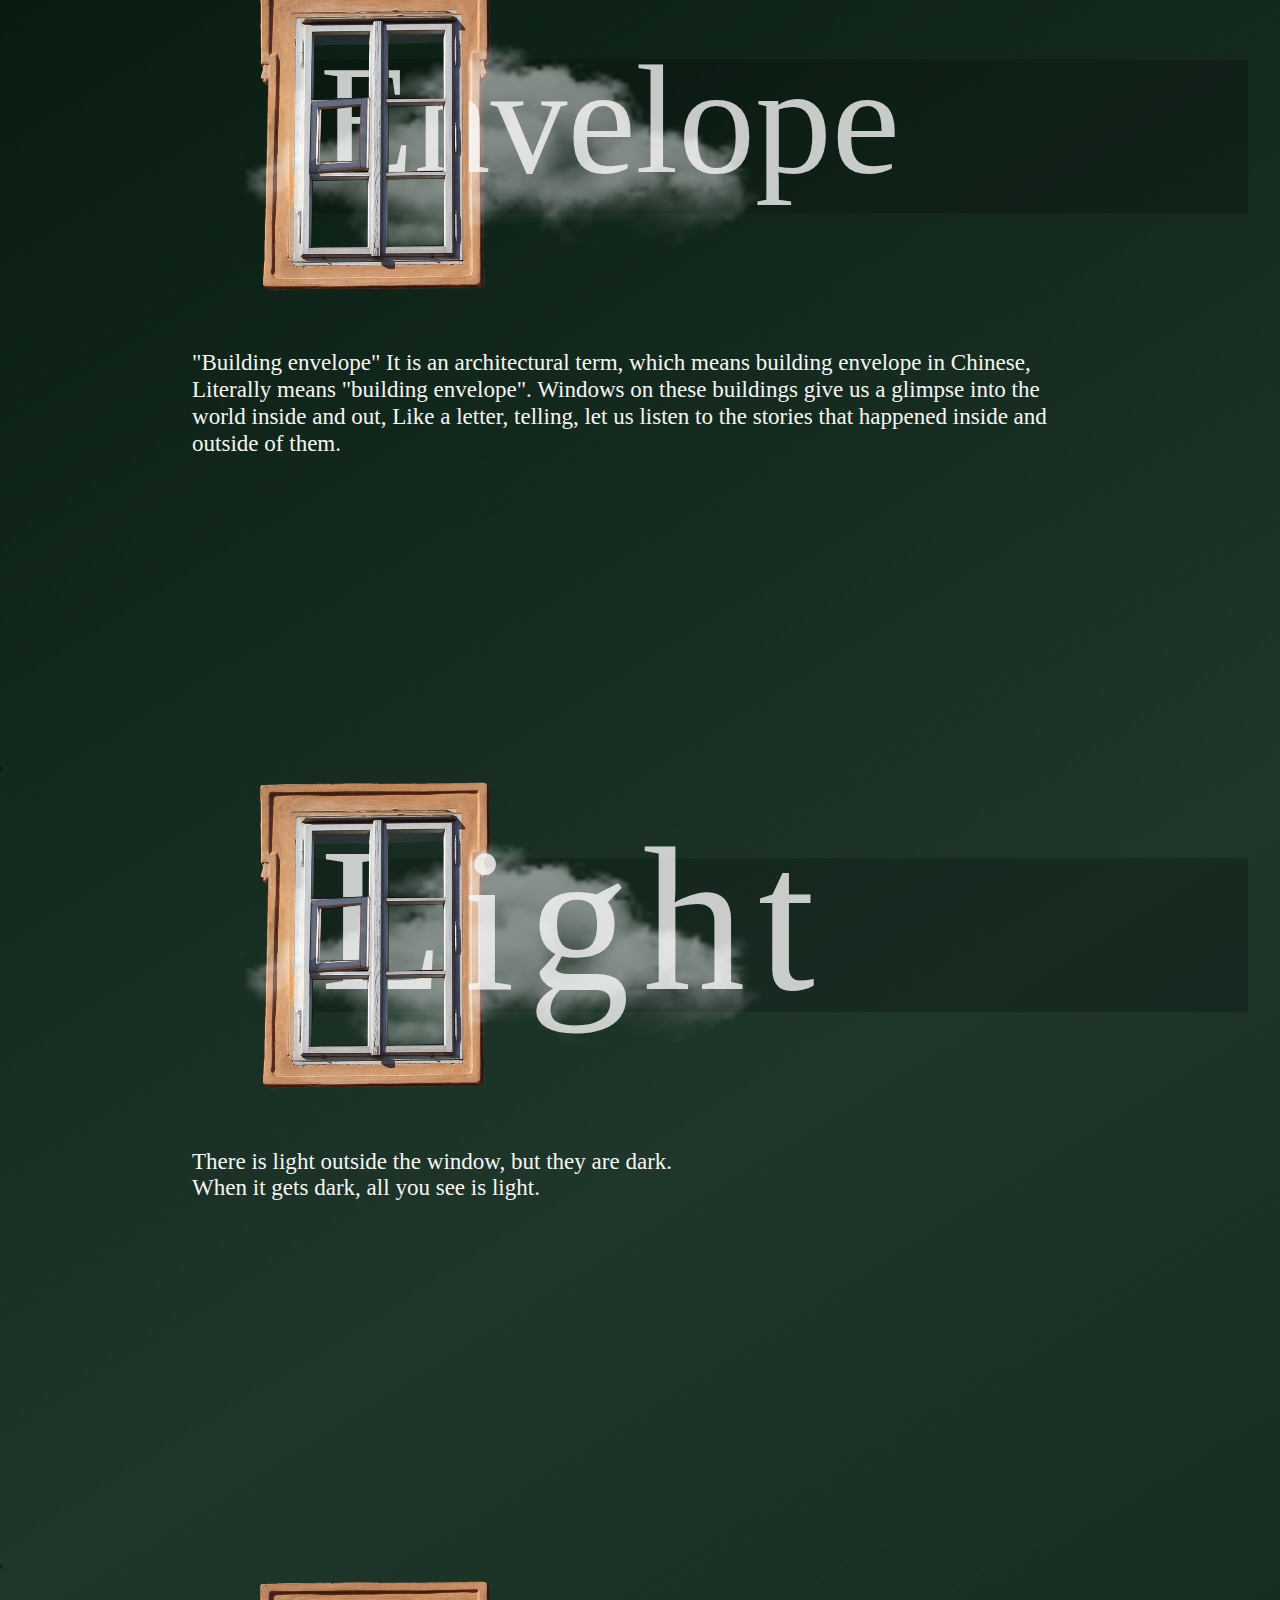
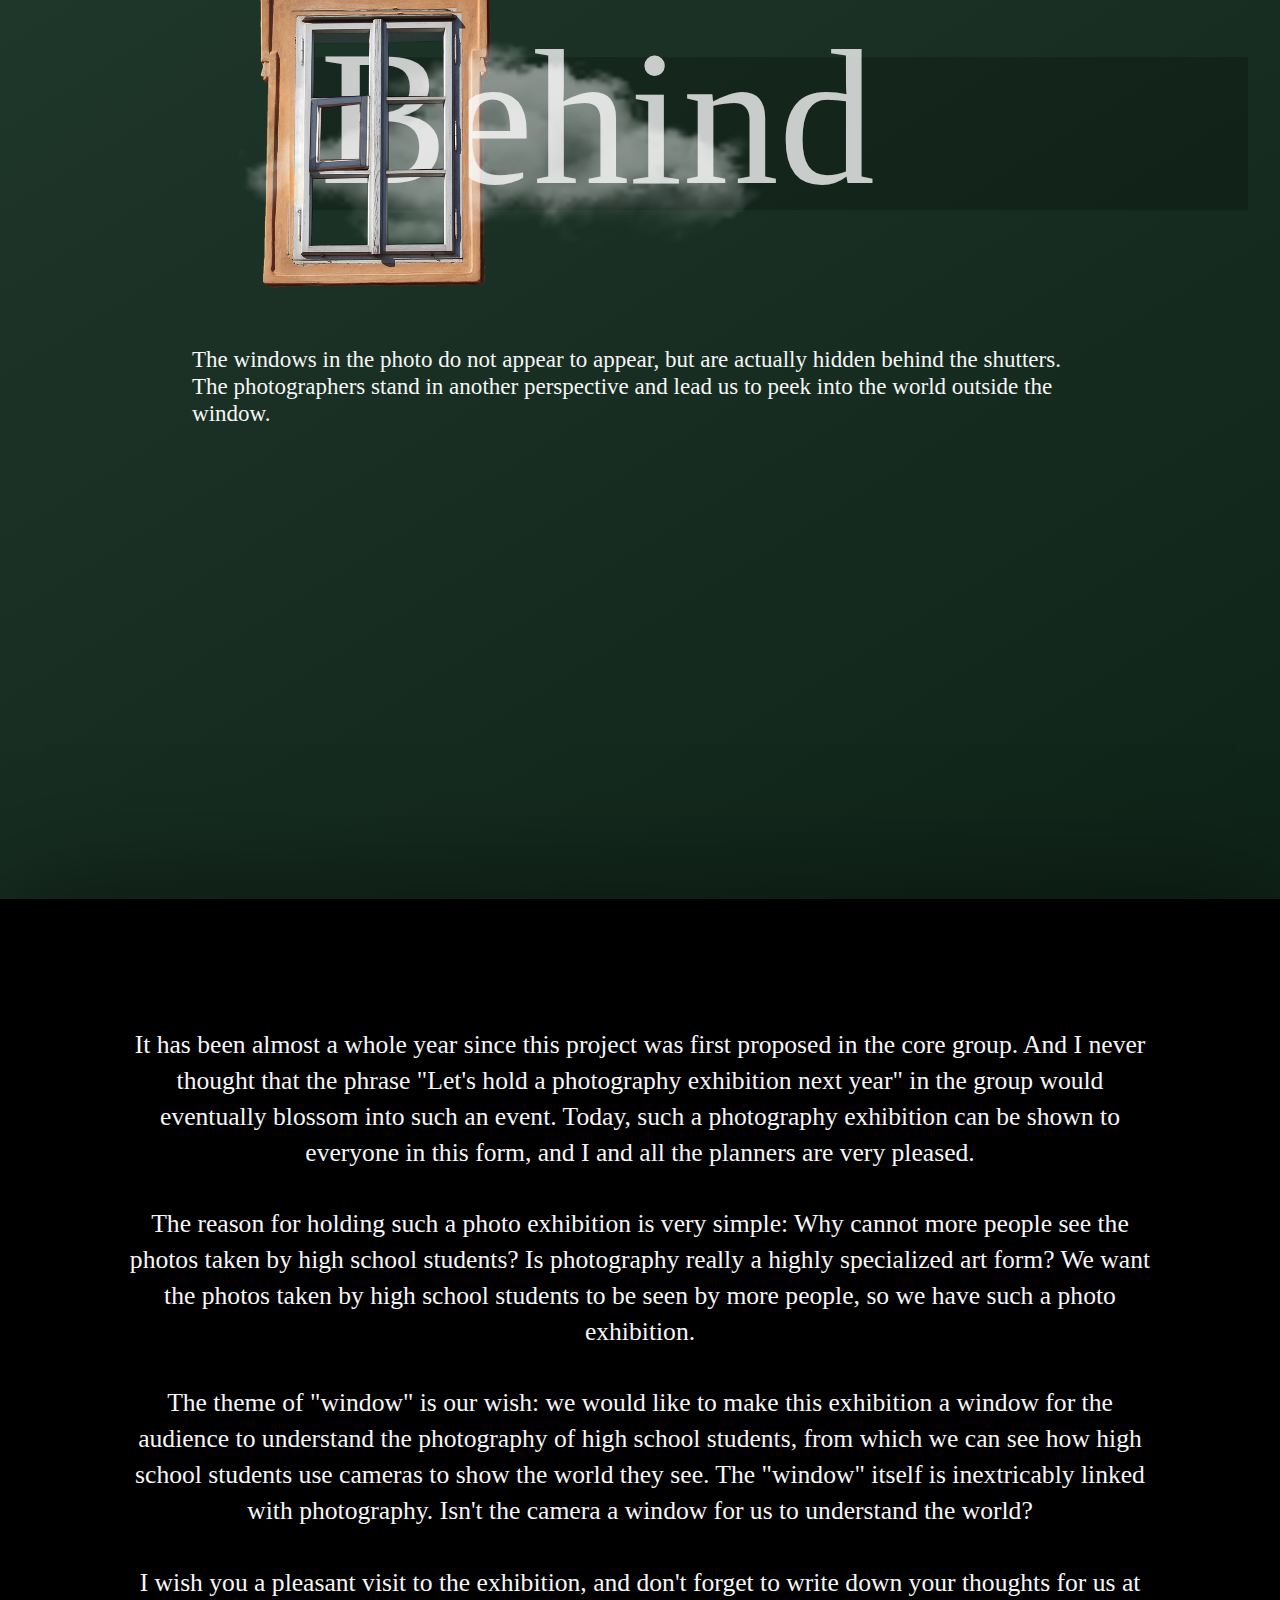
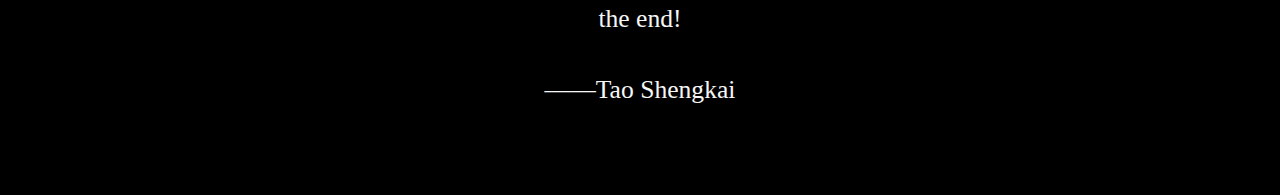
==== commit 93744f97: "Update v2" ====
--- a/index.html
+++ b/index.html
@@ -1,7 +1,7 @@
 <html>
 
 <head>
-    <title> 窗-线上摄影展 OAO·Computerization </title>
+    <title> WINDOWS OAO·Computerization </title>
     <meta http-equiv="Content-Type" content="text/html; charset=utf-8">
     <link rel="stylesheet" href="css/index.css">
     <link rel="stylesheet" href="css/fonts.css">
@@ -16,7 +16,7 @@
             窗
         </div>
         <div class="subheading">
-            摄影作品展
+            Gallery
         </div>
         <div class="bylines">
             <div class="byline byOAO">@OAO Photography 2022</div>
@@ -31,16 +31,15 @@
 
     <div class="intro">
         <div class="introText">
-            摄影展，往往会被认为是一个属于专业摄影师的机会，<br/>
-            很少有摄影展可以给普通人一个展现作品的机会。<br/>
-            OAO希望给大家提供这样一个分享、交流的平台，<br/>
-            帮助想要表达的同学们实现心愿。我们的作品可能稚嫩，<br/>
-            但我们力求真实，希望向大家展示我们眼中的世界。<br/>
-
-            摄影展主题为窗。如同从窗中看到的视角，<br/>
-            摄影作品是有边界的，尤其是对于业余摄影爱好者来说。<br/>
-            但便是这边界，才让我们的作品有与众不同的魅力，<br/>
-            才使得镜头内的内容更加重要。
+            Photography exhibitions are often considered an opportunity for professional photographers,<br/>
+            Few photography exhibitions can give ordinary people a chance to show their work. <br/>
+            OAO hopes to provide you with such a sharing and communication platform,<br/>
+            Help students who want to express their wishes come true. Our works may be immature,<br/>
+            But we strive to be real and want to show you the world as we see it. <br/>
+            The theme of the photography exhibition is window. Like the perspective seen from a window,<br/>
+            Photography works have boundaries, especially for amateur photographers. <br/>
+            But it is this boundary that makes our works have a unique charm,<br/>
+            It makes the content of the lens more important.
         </div>
         <div class="introBg"></div>
         <img class="introCloud" src="src/img/cloud.webp" />
@@ -53,14 +52,14 @@
             <img class="windowFrame" src="src/img/windowFrame.png" />
             <img class="windowGlass" src="src/img/windowGlass.png" />
             <div class="sectHeading">
-                孑
-            </div>
-        </div>
-        <div class="sectIntro">
-            <div class="sectIntroTxt">
-            孑，字义：单独；孤独。<br/>
-            照片中的窗户都单独而明确的出现，<br/>
-            最直接的向我们展示它们最简单的魅力。
+                Lone
+            </div>
+        </div>
+        <div class="sectIntro">
+            <div class="sectIntroTxt">
+                literal meaning: alone; lonely. <br/>
+                The windows in the photos all appear individually and clearly,<br/>
+                The most direct to show us their most simple charm.
             </div>
         </div>
         <div class="sectGallery">
@@ -94,14 +93,14 @@
             <img class="windowFrame" src="src/img/windowFrame.png" />
             <img class="windowGlass" src="src/img/windowGlass.png" />
             <div class="sectHeading">
-                無声
-            </div>
-        </div>
-        <div class="sectIntro">
-            <div class="sectIntroTxt">
-                视乎冥冥，听乎无声。冥冥之中，独见晓焉；<br/>
-                无声之中，独闻和焉。<br/>
-                ——庄子
+                Silence
+            </div>
+        </div>
+        <div class="sectIntro">
+            <div class="sectIntroTxt">
+                It seems to be dark, but it is silent to hear. In the dark, only see Xiaoyan;<br/>
+                In the silence, I alone heard harmony. <br/>
+                ——Zhuangzi
             </div>
         </div>
         <div class="sectGallery">
@@ -130,14 +129,14 @@
             <img class="windowFrame" src="src/img/windowFrame.png" />
             <img class="windowGlass" src="src/img/windowGlass.png" />
             <div class="sectHeading">
-                建筑信封
-            </div>
-        </div>
-        <div class="sectIntro">
-            <div class="sectIntroTxt">
-                "Building envelope" 是建筑术语，中文意思是建筑围护结构，
-                字面意思是“建筑信封”。这些建筑上的窗户让我们一窥内部和外部的世界，
-                像是一封信，在讲述，让我们听着它们的内外发生的故事。
+                Envelope
+            </div>
+        </div>
+        <div class="sectIntro">
+            <div class="sectIntroTxt">
+                "Building envelope" It is an architectural term, which means building envelope in Chinese,
+                Literally means "building envelope". Windows on these buildings give us a glimpse into the world inside and out,
+                Like a letter, telling, let us listen to the stories that happened inside and outside of them.
             </div>
         </div>
         <div class="sectGallery">
@@ -166,13 +165,13 @@
             <img class="windowFrame" src="src/img/windowFrame.png" />
             <img class="windowGlass" src="src/img/windowGlass.png" />
             <div class="sectHeading">
-                光
-            </div>
-        </div>
-        <div class="sectIntro">
-            <div class="sectIntroTxt">
-                窗外是光明，它们却是黑暗的。<br/>
-                天黑下来，看到的只有光。
+                Light
+            </div>
+        </div>
+        <div class="sectIntro">
+            <div class="sectIntroTxt">
+                There is light outside the window, but they are dark. <br/>
+                When it gets dark, all you see is light.
             </div>
         </div>
         <div class="sectGallery">
@@ -200,13 +199,13 @@
             <img class="windowFrame" src="src/img/windowFrame.png" />
             <img class="windowGlass" src="src/img/windowGlass.png" />
             <div class="sectHeading">
-                幕后
-            </div>
-        </div>
-        <div class="sectIntro">
-            <div class="sectIntroTxt">
-                照片中的窗户看似没有出现，其实都隐藏在快门背后。<br/>
-                摄影师们站在另外一个视角带领我们一起窥探窗外的世界。
+                Behind
+            </div>
+        </div>
+        <div class="sectIntro">
+            <div class="sectIntroTxt">
+                The windows in the photo do not appear to appear, but are actually hidden behind the shutters. <br/>
+                The photographers stand in another perspective and lead us to peek into the world outside the window.
             </div>
         </div>
         <div class="sectGallery">
@@ -231,11 +230,11 @@
     </div>
 
     <div class="footnote">
-            距离这个企划被第一次在core群里提出，几乎已经过去了整整一年。而我也不曾想过，群里的一句「我们明年办个摄影展吧」，最终开花结果成为这样的一个活动。而今天，这样一个摄影展能以这样的形式展示给大家，我和全体策划人员都十分欣慰。<br/><br/>
-            举办这样一个摄影展的愿意十分简单：高中生拍的照片为什么不能被更多的人看到呢？摄影真的是一个专业性很强的艺术形式吗？我们想让高中生拍的照片也被更多的人看到，便有了这样一个摄影展。<br/><br/>
-            而「窗」这样的主题便寄托着我们的愿望：我们愿让这场展览成为观众了解高中生摄影的一扇窗，从中看出高中生是如何利用相机展现他们看到的世界的。「窗」本身就和摄影有千丝万缕的练习，相机何尝不是我们了解世界的一扇窗呢？<br/><br/>
-            愿各位观展愉快，也不要忘记最后给我们写下你的感想哦！<br/><br/>
-            ——陶晟恺
+        It has been almost a whole year since this project was first proposed in the core group. And I never thought that the phrase "Let's hold a photography exhibition next year" in the group would eventually blossom into such an event. Today, such a photography exhibition can be shown to everyone in this form, and I and all the planners are very pleased. <br/><br/>
+        The reason for holding such a photo exhibition is very simple: Why cannot more people see the photos taken by high school students? Is photography really a highly specialized art form? We want the photos taken by high school students to be seen by more people, so we have such a photo exhibition. <br/><br/>
+        The theme of "window" is our wish: we would like to make this exhibition a window for the audience to understand the photography of high school students, from which we can see how high school students use cameras to show the world they see. The "window" itself is inextricably linked with photography. Isn't the camera a window for us to understand the world? <br/><br/>
+        I wish you a pleasant visit to the exhibition, and don't forget to write down your thoughts for us at the end! <br/><br/>
+        ——Tao Shengkai
     </div>
 </body>
 
--- a/css/index.css
+++ b/css/index.css
@@ -165,17 +165,15 @@
 .intro .introText {
 	width: 80vw;
 	height: 28vw;
-	font-family: FangSong;
-	font-size: 3vw;
-	font-weight: normal;
-	font-stretch: normal;
-	line-height: 4vw;
-	letter-spacing: -0.2vw;
-	color: #f6f6f6;
-    position: relative;
+	/* font-family: FangSong; */
+	letter-spacing: 0vw;
+	color: #f6f6f6;
+    position: relative;
+    font-size: 1.8vw;
     transform: translate(-50%, -50%);
     top: 50%;
     left: 50%;
+    bottom: 50%;
 }
 
 .intro .introCloud {
@@ -270,11 +268,11 @@
 	width: 70vw;
 	height: 15vw;
 	font-family: FangSong;
-	font-size: 2.5vw;
+	font-size: 1.8vw;
 	font-weight: normal;
 	font-stretch: normal;
     text-align: left;
-	line-height: 2.5vw;
+	line-height: 2.1vw;
 	letter-spacing: 0vw;
 	color: #f6f6f6;
     position: relative;
--- a/css/fonts.css
+++ b/css/fonts.css
@@ -1,4 +1,4 @@
-::-webkit-scrollbar {
+/* ::-webkit-scrollbar {
     display: none;
 }
 
@@ -13,4 +13,4 @@
 @font-face {
     font-family: STFangsong;
     src: url('src/fonts/STFANGSO.TTF');
-}+} */